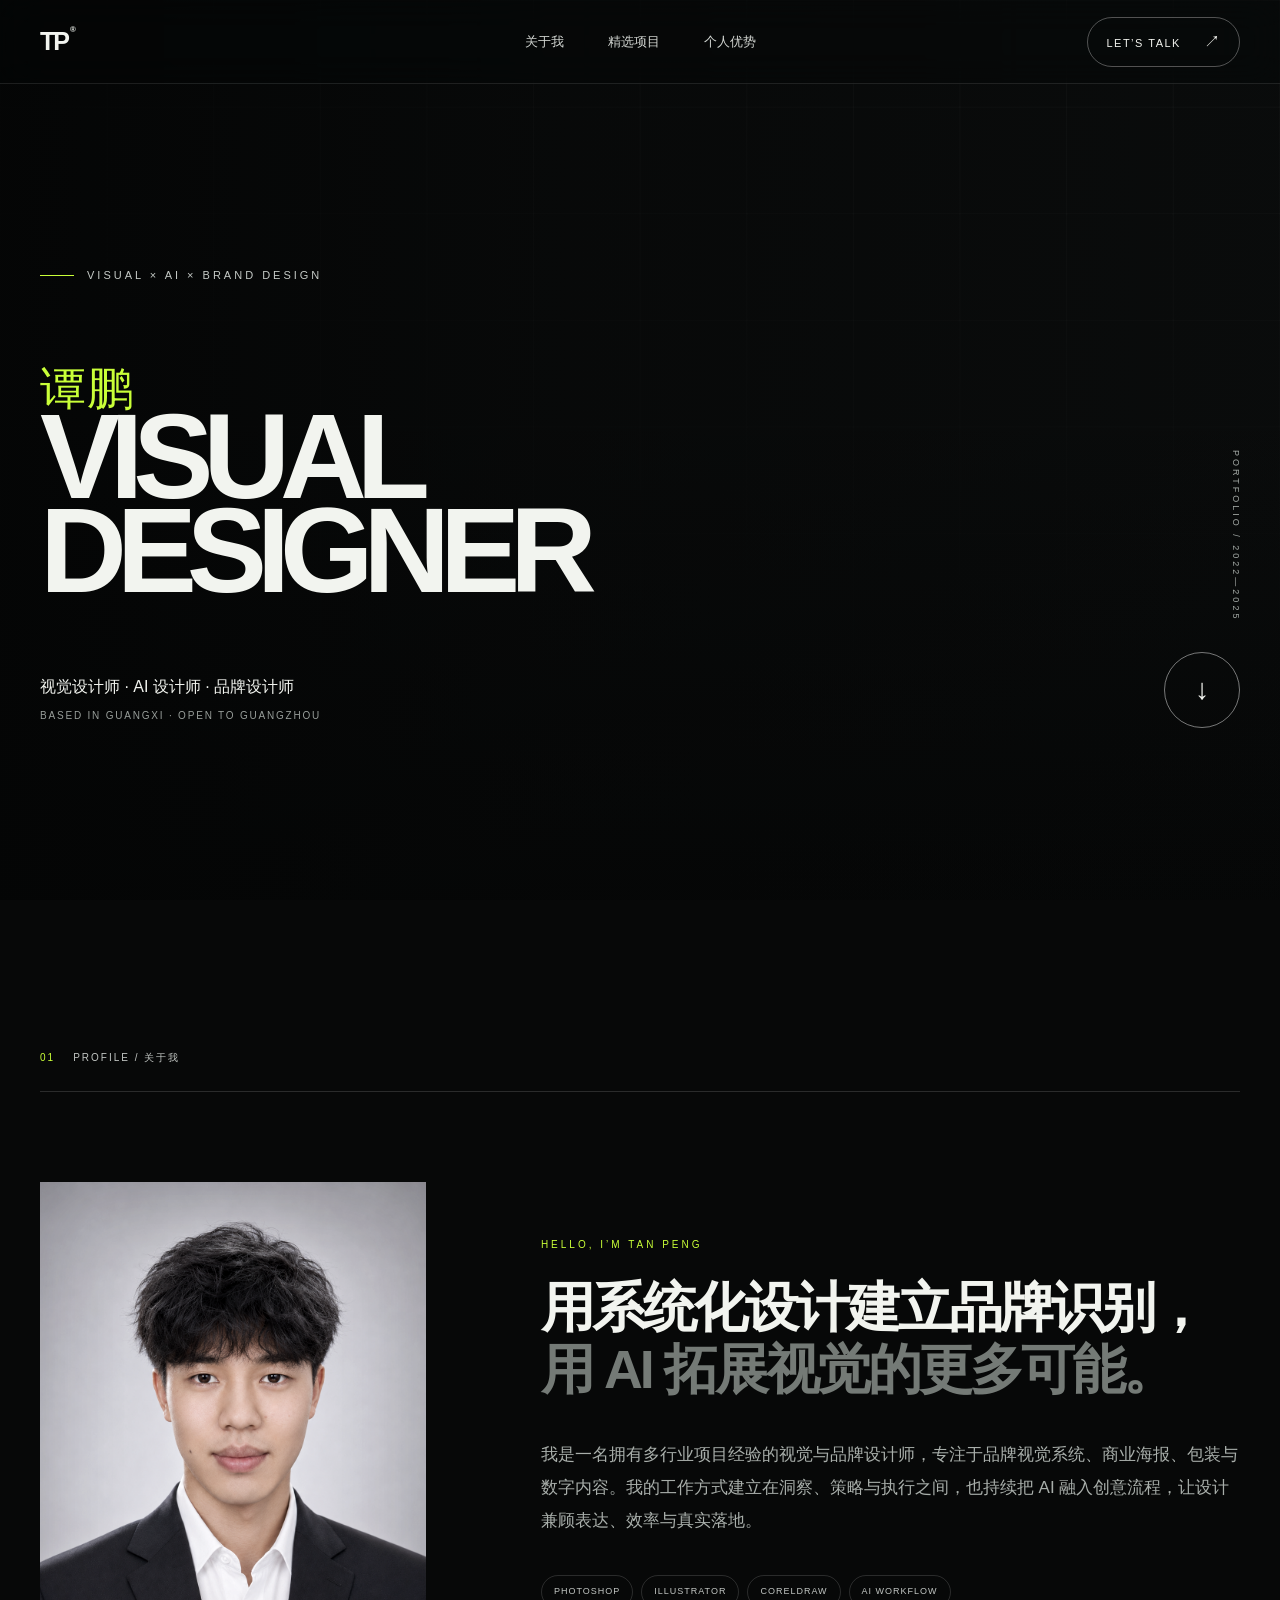
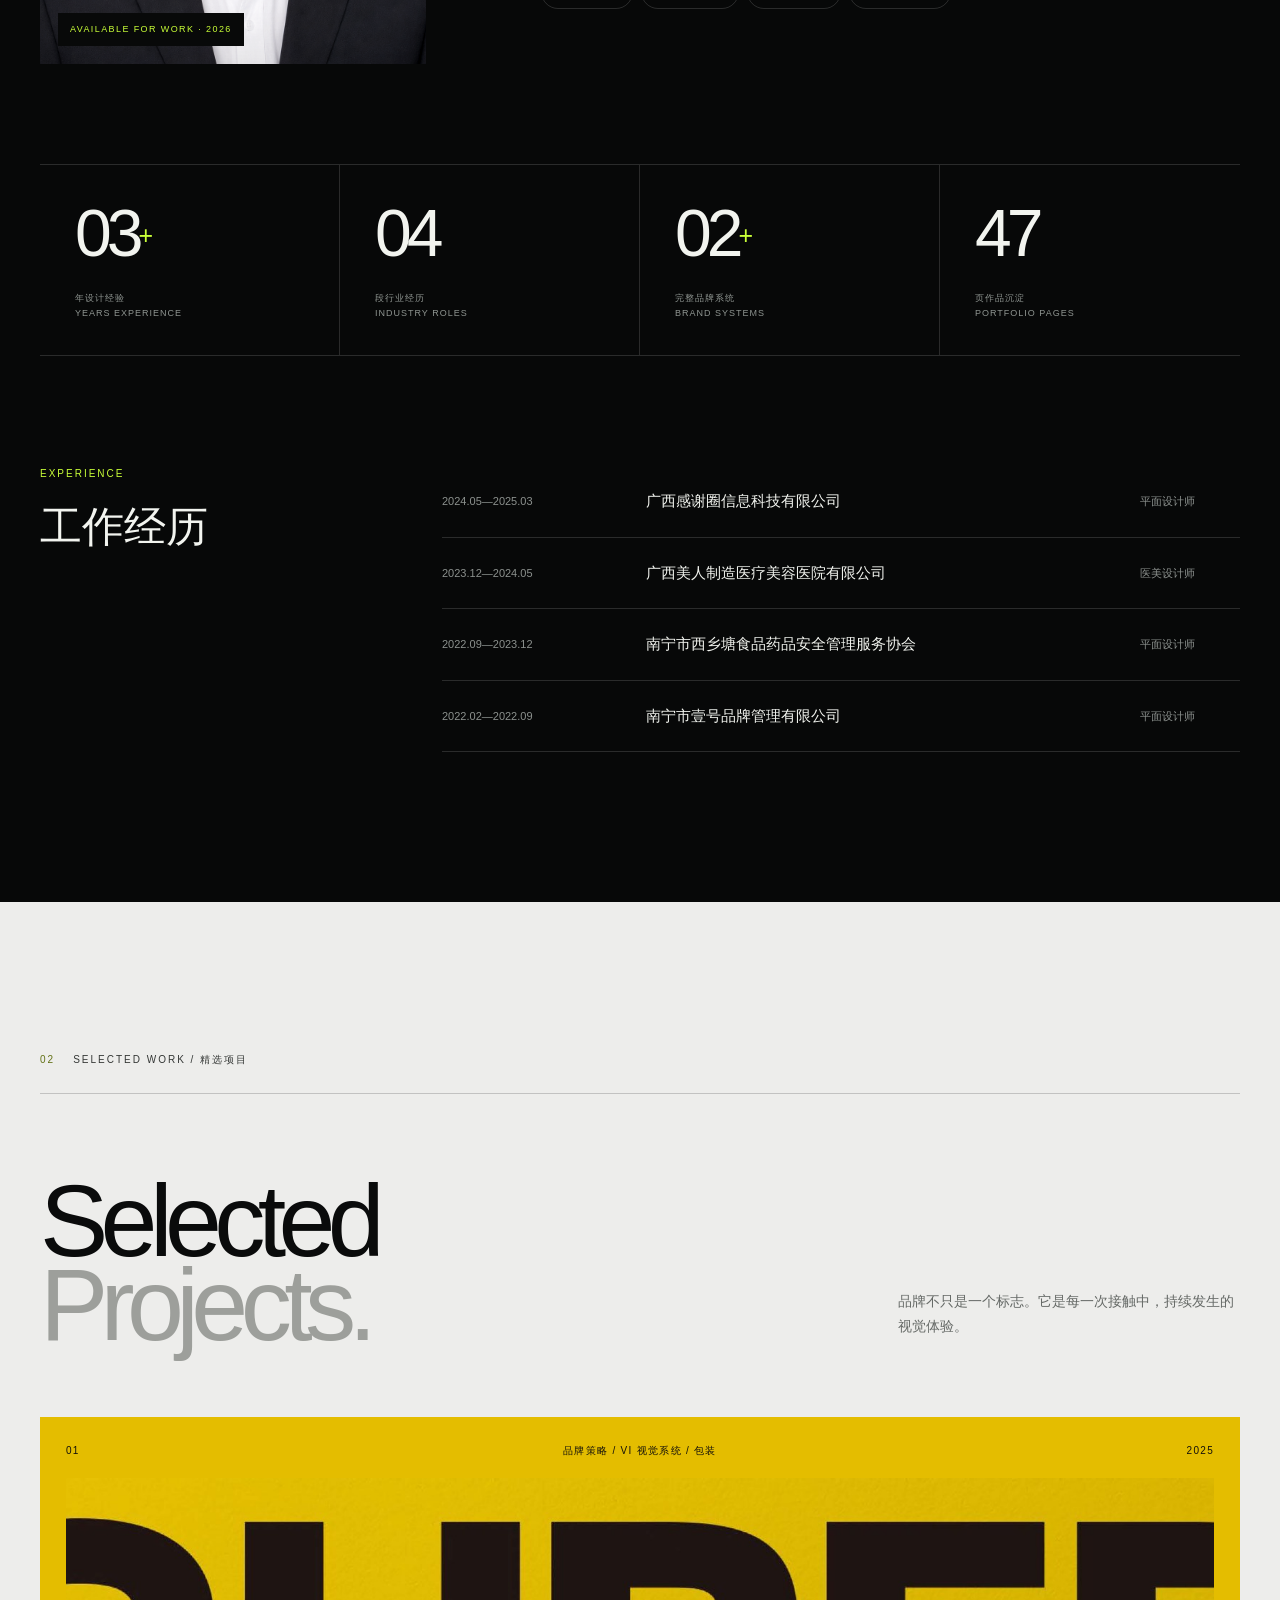
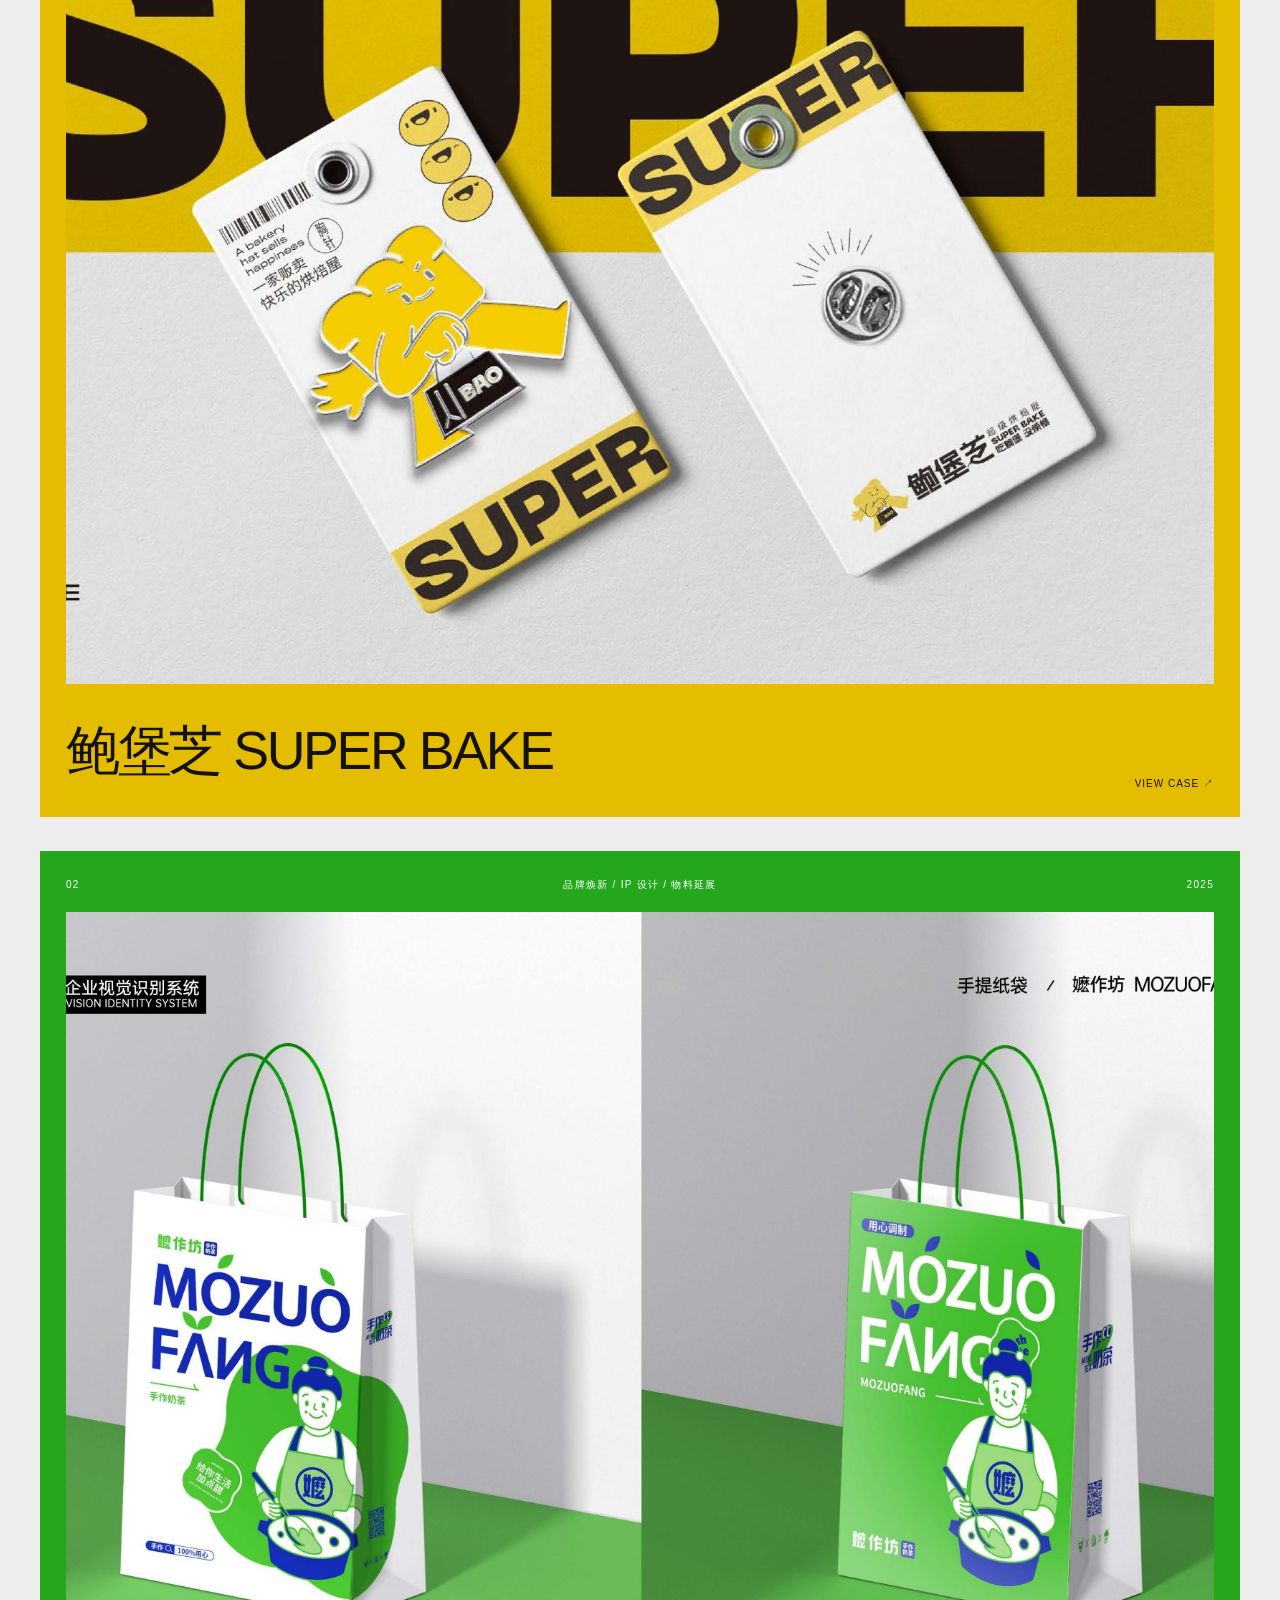
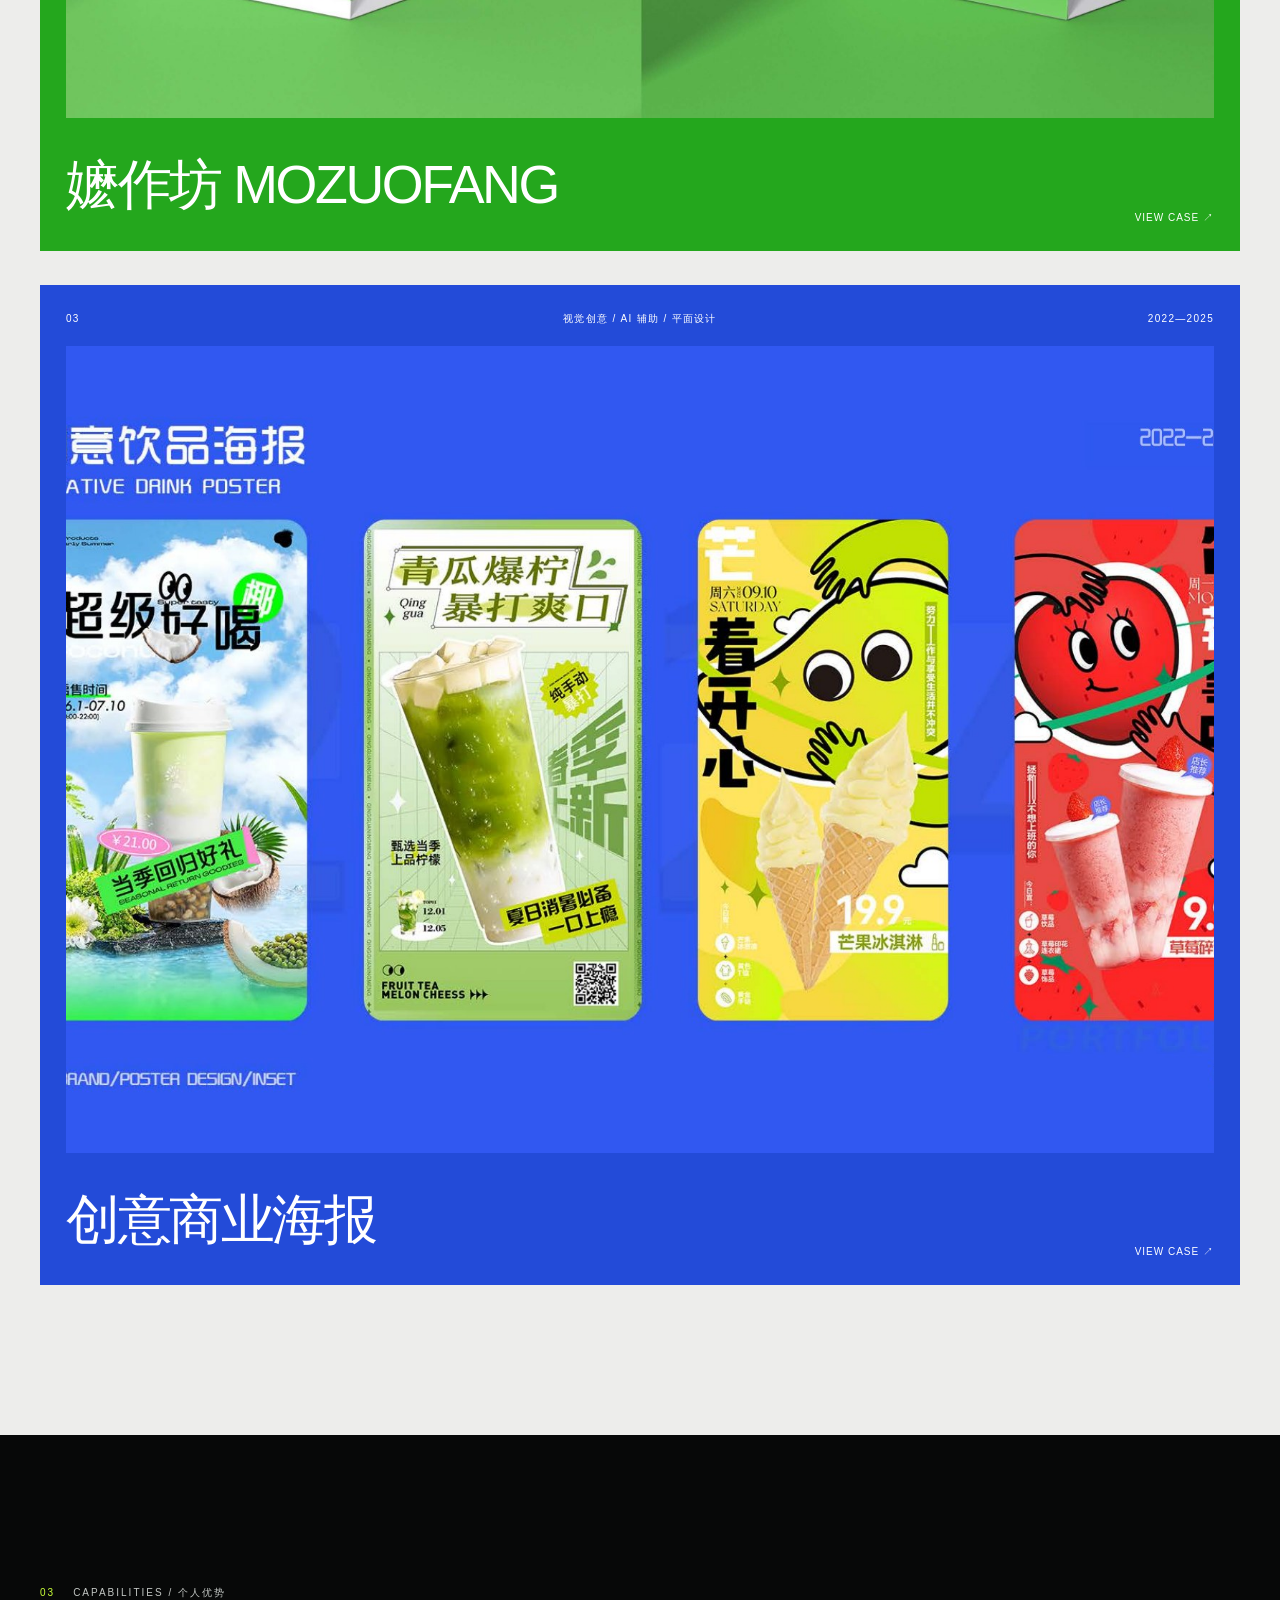
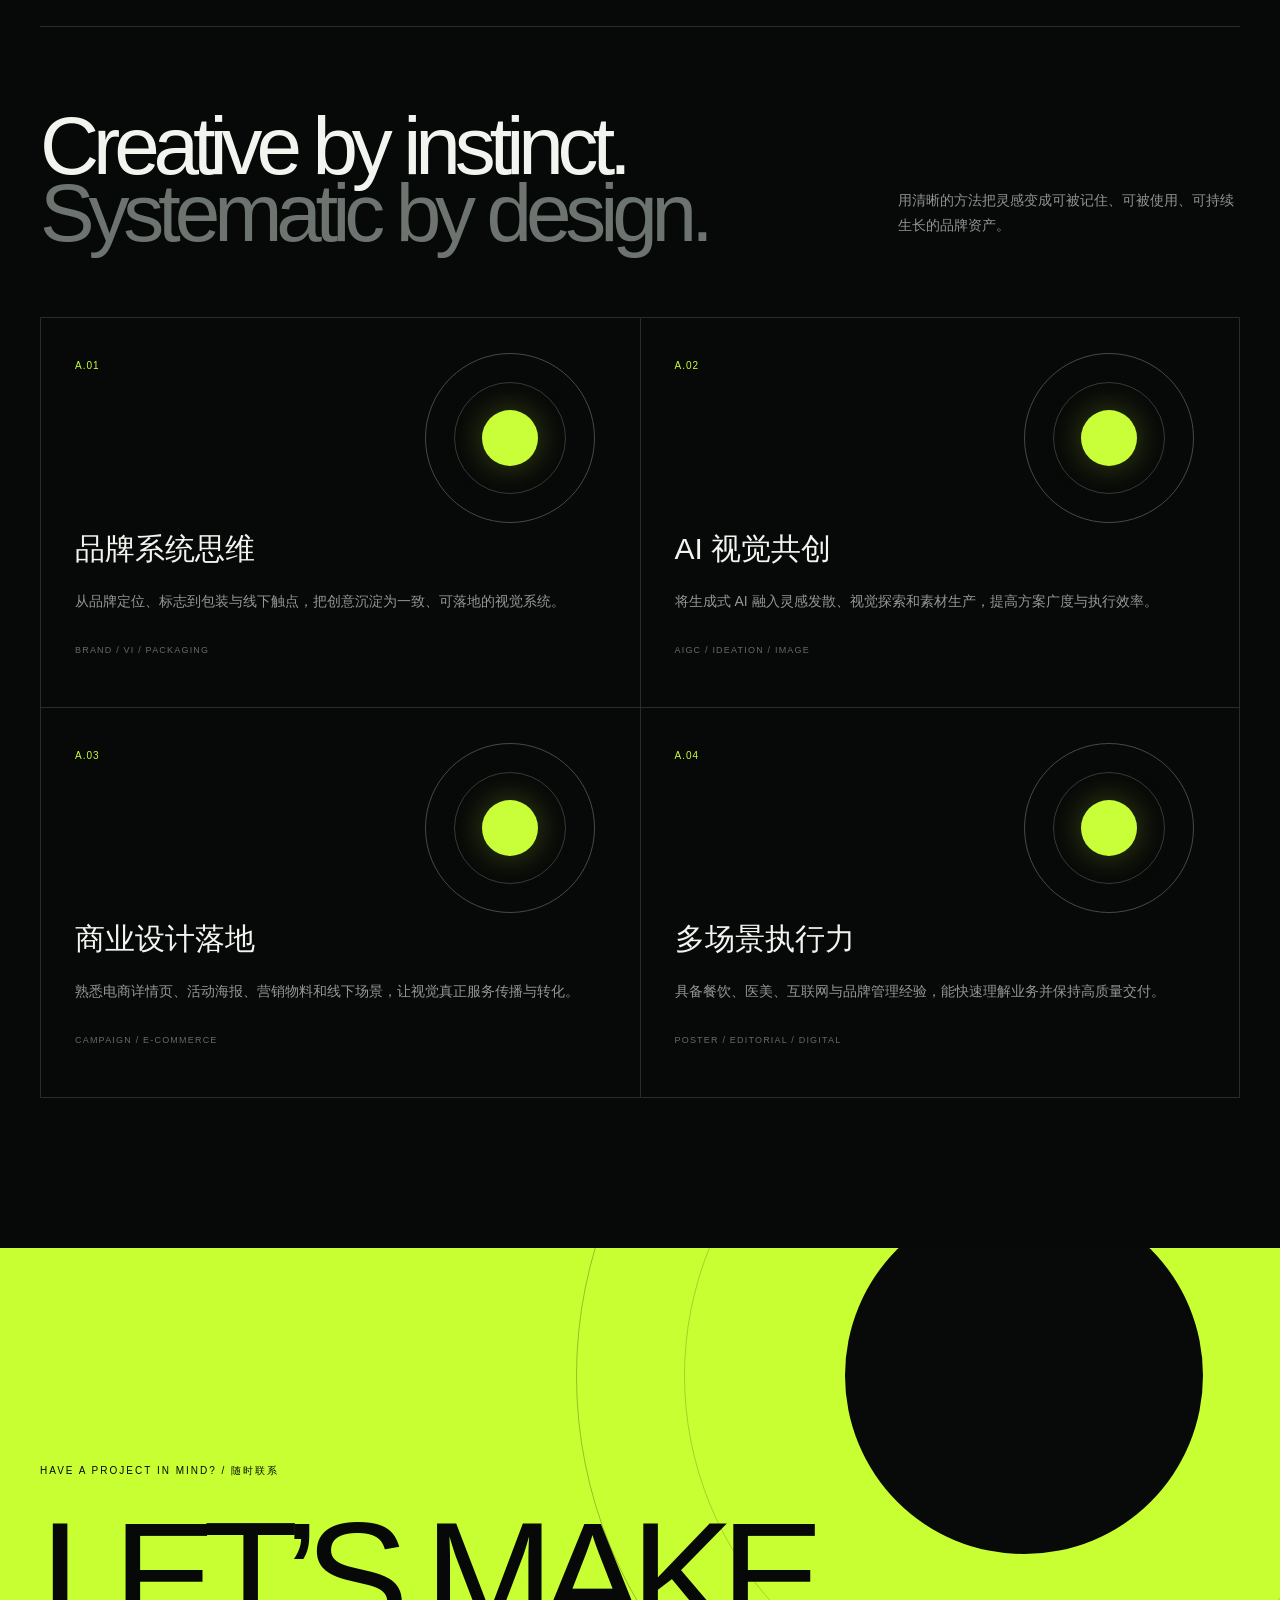
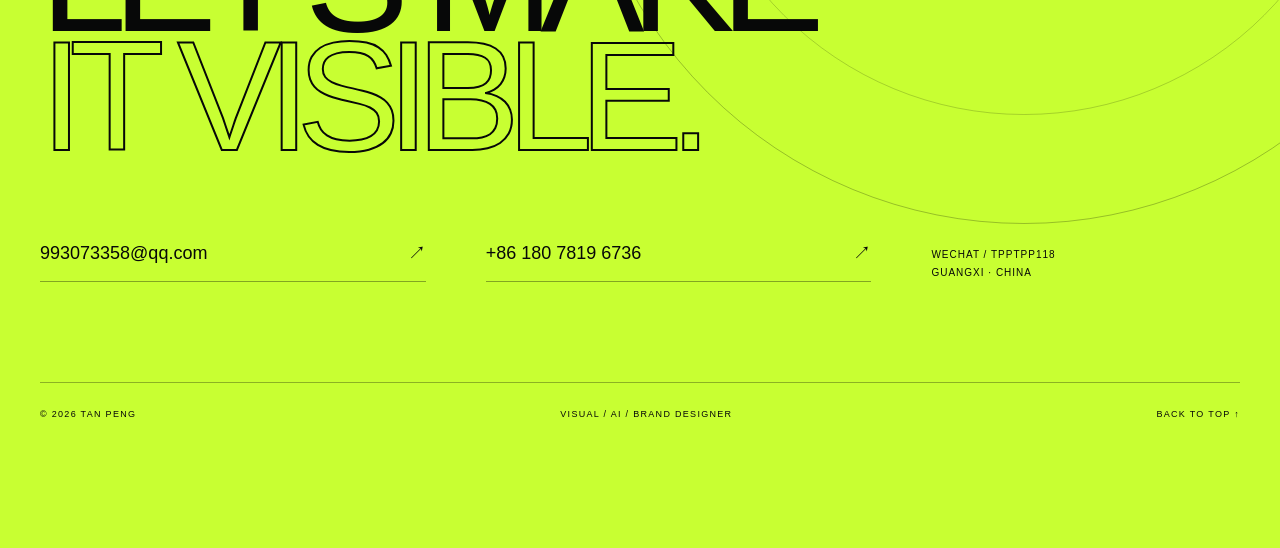
==== index.html @ 5ad0be28 "Add files via upload" ====
<!doctype html>
<html lang="zh-CN">
  <head>
    <meta charset="UTF-8" />
    <meta name="viewport" content="width=device-width, initial-scale=1.0" />
    <meta name="description" content="视觉设计师、AI设计师、品牌设计师谭鹏的个人作品集。" />
    <title>谭鹏 | Visual · AI · Brand Designer</title>
    <script type="module" crossorigin src="./assets/index-B_Tp76JS.js"></script>
    <link rel="stylesheet" crossorigin href="./assets/index-CTdsLw8N.css">
  </head>
  <body>
    <div id="root"></div>
  </body>
</html>
---- assets/index-CTdsLw8N.css ----
/*! tailwindcss v4.2.1 | MIT License | https://tailwindcss.com */
@layer theme{:root,:host{--font-sans:ui-sans-serif, system-ui, sans-serif, "Apple Color Emoji", "Segoe UI Emoji", "Segoe UI Symbol", "Noto Color Emoji";--font-mono:ui-monospace, SFMono-Regular, Menlo, Monaco, Consolas, "Liberation Mono", "Courier New", monospace;--spacing:.25rem;--default-font-family:var(--font-sans);--default-mono-font-family:var(--font-mono)}}@layer base{*,:after,:before,::backdrop{box-sizing:border-box;border:0 solid;margin:0;padding:0}::file-selector-button{box-sizing:border-box;border:0 solid;margin:0;padding:0}html,:host{-webkit-text-size-adjust:100%;tab-size:4;line-height:1.5;font-family:var(--default-font-family,ui-sans-serif, system-ui, sans-serif, "Apple Color Emoji", "Segoe UI Emoji", "Segoe UI Symbol", "Noto Color Emoji");font-feature-settings:var(--default-font-feature-settings,normal);font-variation-settings:var(--default-font-variation-settings,normal);-webkit-tap-highlight-color:transparent}hr{height:0;color:inherit;border-top-width:1px}abbr:where([title]){-webkit-text-decoration:underline dotted;text-decoration:underline dotted}h1,h2,h3,h4,h5,h6{font-size:inherit;font-weight:inherit}a{color:inherit;-webkit-text-decoration:inherit;-webkit-text-decoration:inherit;-webkit-text-decoration:inherit;-webkit-text-decoration:inherit;text-decoration:inherit}b,strong{font-weight:bolder}code,kbd,samp,pre{font-family:var(--default-mono-font-family,ui-monospace, SFMono-Regular, Menlo, Monaco, Consolas, "Liberation Mono", "Courier New", monospace);font-feature-settings:var(--default-mono-font-feature-settings,normal);font-variation-settings:var(--default-mono-font-variation-settings,normal);font-size:1em}small{font-size:80%}sub,sup{vertical-align:baseline;font-size:75%;line-height:0;position:relative}sub{bottom:-.25em}sup{top:-.5em}table{text-indent:0;border-color:inherit;border-collapse:collapse}:-moz-focusring{outline:auto}progress{vertical-align:baseline}summary{display:list-item}ol,ul,menu{list-style:none}img,svg,video,canvas,audio,iframe,embed,object{vertical-align:middle;display:block}img,video{max-width:100%;height:auto}button,input,select,optgroup,textarea{font:inherit;font-feature-settings:inherit;font-variation-settings:inherit;letter-spacing:inherit;color:inherit;opacity:1;background-color:#0000;border-radius:0}::file-selector-button{font:inherit;font-feature-settings:inherit;font-variation-settings:inherit;letter-spacing:inherit;color:inherit;opacity:1;background-color:#0000;border-radius:0}:where(select:is([multiple],[size])) optgroup{font-weight:bolder}:where(select:is([multiple],[size])) optgroup option{padding-inline-start:20px}::file-selector-button{margin-inline-end:4px}::placeholder{opacity:1}@supports (not ((-webkit-appearance:-apple-pay-button))) or (contain-intrinsic-size:1px){::placeholder{color:currentColor}@supports (color:color-mix(in lab, red, red)){::placeholder{color:color-mix(in oklab, currentcolor 50%, transparent)}}}textarea{resize:vertical}::-webkit-search-decoration{-webkit-appearance:none}::-webkit-date-and-time-value{min-height:1lh;text-align:inherit}::-webkit-datetime-edit{display:inline-flex}::-webkit-datetime-edit-fields-wrapper{padding:0}::-webkit-datetime-edit{padding-block:0}::-webkit-datetime-edit-year-field{padding-block:0}::-webkit-datetime-edit-month-field{padding-block:0}::-webkit-datetime-edit-day-field{padding-block:0}::-webkit-datetime-edit-hour-field{padding-block:0}::-webkit-datetime-edit-minute-field{padding-block:0}::-webkit-datetime-edit-second-field{padding-block:0}::-webkit-datetime-edit-millisecond-field{padding-block:0}::-webkit-datetime-edit-meridiem-field{padding-block:0}::-webkit-calendar-picker-indicator{line-height:1}:-moz-ui-invalid{box-shadow:none}button,input:where([type=button],[type=reset],[type=submit]){appearance:button}::file-selector-button{appearance:button}::-webkit-inner-spin-button{height:auto}::-webkit-outer-spin-button{height:auto}[hidden]:where(:not([hidden=until-found])){display:none!important}}@layer components;@layer utilities{.relative{position:relative}.start{inset-inline-start:var(--spacing)}.contents{display:contents}.hidden{display:none}.table{display:table}}:root{--bg:#070808;--panel:#0d0f0f;--line:#ffffff24;--muted:#969c99;--accent:#c9ff38;--max:1700px}*{box-sizing:border-box}html{scroll-behavior:smooth;background:var(--bg)}body{background:var(--bg);color:#f2f4ef;margin:0;font-family:Arial,PingFang SC,Microsoft YaHei,sans-serif;overflow-x:hidden}a{color:inherit;text-decoration:none}button{font:inherit}.max-width{width:min(calc(100% - 80px),var(--max));margin-inline:auto}.section{padding:150px 0}.reveal{opacity:0;transition:opacity .8s,transform .8s cubic-bezier(.2,.75,.25,1);transform:translateY(34px)}.reveal.is-visible{opacity:1;transform:none}.nav-shell{z-index:50;height:84px;padding:0 max(40px,calc((100vw - var(--max))/2));-webkit-backdrop-filter:blur(18px);backdrop-filter:blur(18px);background:#05060659;border-bottom:1px solid #ffffff1a;grid-template-columns:1fr auto 1fr;align-items:center;display:grid;position:fixed;inset:0 0 auto}.wordmark{letter-spacing:-2px;align-items:flex-start;width:max-content;font-size:25px;font-weight:900;display:flex}.wordmark i{margin:1px 0 0 2px;font-size:8px;font-style:normal}.nav-links{color:#d4d7d3;gap:44px;font-size:13px;display:flex}.nav-links a{position:relative}.nav-links a:after{content:"";background:var(--accent);width:0;height:1px;transition:all .3s;position:absolute;bottom:-8px;left:0}.nav-links a:hover:after{width:100%}.contact-pill{letter-spacing:1.5px;border:1px solid #ffffff4d;border-radius:50px;justify-self:end;padding:12px 18px;font-size:11px;transition:all .3s}.contact-pill:hover{background:var(--accent);color:#080909;border-color:var(--accent)}.contact-pill span{margin-left:18px;font-size:16px}.menu-button{color:#fff;background:0 0;border:0;font-size:22px;display:none}.hero{background:#0b0d0d;min-height:100vh;position:relative;overflow:hidden}.hero-showreel{position:absolute;inset:0}.hero-showreel img{object-fit:cover;filter:grayscale()contrast(1.2)brightness(.35);opacity:0;width:110%;height:110%;animation:18s infinite showreel;position:absolute;inset:-5%}@keyframes showreel{0%,2%{opacity:0;transform:scale(1.06)}8%,31%{opacity:.75}38%,to{opacity:0;transform:scale(1)}}.hero-grid{background-image:linear-gradient(#ffffff0b 1px,#0000 1px),linear-gradient(90deg,#ffffff0b 1px,#0000 1px);background-size:8.33vw 8.33vw;position:absolute;inset:0;-webkit-mask-image:linear-gradient(#000,#0000 85%);mask-image:linear-gradient(#000,#0000 85%)}.hero-shade{background:linear-gradient(90deg,#040505f0 0%,#05060694 43%,#05060638),linear-gradient(#0000 45%,#040505b8);position:absolute;inset:0}.hero-content{z-index:2;flex-direction:column;justify-content:center;min-height:100vh;padding-top:150px;padding-bottom:55px;display:flex;position:relative}.hero-kicker{letter-spacing:3px;color:#c6cbc7;align-items:center;gap:13px;margin-bottom:32px;font-size:11px;display:flex}.hero-kicker span{background:var(--accent);width:34px;height:1px}.hero h1{letter-spacing:-.085em;margin:0;font-size:clamp(88px,9.4vw,180px);font-weight:800;line-height:.78}.hero h1 span{letter-spacing:.02em;color:var(--accent);font-size:.38em;font-weight:500}.hero-bottom{justify-content:space-between;align-items:flex-end;margin-top:54px;display:flex}.hero-bottom p{margin:0;font-size:16px;line-height:1.7}.hero-bottom small{color:#989e9a;letter-spacing:1.8px;font-size:10px}.round-arrow{border:1px solid #ffffff73;border-radius:50%;place-items:center;width:76px;height:76px;font-size:29px;transition:all .35s;display:grid}.round-arrow:hover{background:var(--accent);color:#080909;border-color:var(--accent);transform:rotate(-45deg)}.hero-index{z-index:3;writing-mode:vertical-rl;letter-spacing:3px;color:#a4aaa6;font-size:9px;position:absolute;top:50%;right:38px}.section-label{border-bottom:1px solid var(--line);color:#c2c6c3;letter-spacing:2px;gap:18px;padding-bottom:26px;font-size:10px;display:flex}.section-label span{color:var(--accent)}.about-grid{grid-template-columns:minmax(330px,.8fr) 1.45fr;gap:9vw;padding:90px 0 100px;display:grid}.portrait-wrap{aspect-ratio:4/5;background:#c5c7ca;max-width:520px;position:relative;overflow:hidden}.portrait-wrap:after{content:"";position:absolute;inset:0;box-shadow:inset 0 0 90px #00000029}.portrait-wrap img{object-fit:cover;object-position:center 18%;filter:saturate(.62)contrast(1.07);width:100%;height:100%}.portrait-tag{z-index:2;color:var(--accent);letter-spacing:1.4px;background:#080909;padding:10px 12px;font-size:9px;position:absolute;bottom:18px;left:18px}.about-copy{align-self:center}.eyebrow{color:var(--accent);letter-spacing:3px;font-size:10px}.about-copy h2{letter-spacing:-.055em;margin:25px 0 38px;font-size:clamp(38px,4.2vw,72px);font-weight:600;line-height:1.14}.about-copy h2 em,.work-heading h2 em,.strength-heading h2 em,.contact h2 em{color:#747a76;font-style:normal}.intro{color:#a8aeaa;max-width:790px;margin:0;font-size:17px;line-height:1.95}.tool-row{flex-wrap:wrap;gap:8px;margin-top:38px;display:flex}.tool-row span{border:1px solid var(--line);color:#c2c6c3;letter-spacing:1px;border-radius:30px;padding:9px 12px;font-size:9px}.stats{border-top:1px solid var(--line);border-bottom:1px solid var(--line);grid-template-columns:repeat(4,1fr);display:grid}.stats div{border-right:1px solid var(--line);flex-direction:column;justify-content:space-between;min-height:190px;padding:35px;display:flex}.stats div:last-child{border:0}.stats strong{letter-spacing:-5px;font-size:66px;font-weight:500;line-height:1}.stats sup{color:var(--accent);font-size:25px}.stats span{color:#8f9591;letter-spacing:1px;font-size:9px;line-height:1.6}.experience{grid-template-columns:.6fr 1.4fr;gap:60px;padding-top:110px;display:grid}.experience-heading p{color:var(--accent);letter-spacing:2px;margin:0;font-size:10px}.experience-heading h3{margin:14px 0;font-size:42px;font-weight:500}.experience-row{border-bottom:1px solid var(--line);grid-template-columns:180px 1fr 100px;align-items:center;gap:24px;padding:24px 0;display:grid}.experience-row time,.experience-row span{color:#8c918e;font-size:11px}.experience-row strong{font-size:15px;font-weight:500}.work{color:#0a0b0b;background:#ededeb}.work .section-label{color:#343735;border-color:#0000002e}.work .section-label span{color:#637216}.work-heading,.strength-heading{grid-template-columns:1.4fr .6fr;align-items:end;gap:60px;padding:85px 0 70px;display:grid}.work-heading h2,.strength-heading h2{letter-spacing:-.075em;margin:0;font-size:clamp(66px,8vw,140px);line-height:.82}.work-heading h2 em{color:#9d9f9b}.work-heading p,.strength-heading p{color:#666a67;max-width:480px;margin:0 0 8px;font-size:14px;line-height:1.8}.project-list{flex-direction:column;gap:34px;display:flex}.project-card{color:#fff;padding:26px;overflow:hidden}.project-trigger{width:100%;color:inherit;text-align:left;cursor:pointer;background:0 0;border:0;padding:0;display:block}.project-trigger:focus-visible{outline-offset:6px;outline:3px solid #080909}.project-card.yellow{color:#15120b;background:#e4bd00}.project-card.green{background:#24a71d}.project-card.blue{background:#234bd8}.project-meta{letter-spacing:1.3px;grid-template-columns:1fr auto 1fr;align-items:center;padding-bottom:20px;font-size:10px;display:grid}.project-meta p{margin:0}.project-meta time{justify-self:end}.project-visual{background:#111;height:min(63vw,810px);position:relative;overflow:hidden}.project-cover{object-fit:cover;width:100%;height:100%;transition:transform 1s cubic-bezier(.2,.7,.2,1),filter .5s}.project-detail{opacity:0;width:33%;transition:all .6s;position:absolute;bottom:5%;right:5%;transform:rotate(2deg)translateY(30px);box-shadow:0 24px 80px #00000059}.project-card:hover .project-cover{filter:saturate(1.12);transform:scale(1.025)}.project-card:hover .project-detail{opacity:1;transform:rotate(0)translateY(0)}.project-title{justify-content:space-between;align-items:end;padding-top:26px;display:flex}.project-title h3{letter-spacing:-.045em;margin:0;font-size:clamp(28px,4.2vw,72px)}.project-title span{letter-spacing:1px;font-size:10px}.project-title span:before{content:"OPEN PROJECT";display:none}.case-overlay{z-index:100;color:#eef0ed;overscroll-behavior:contain;background:#0b0c0c;animation:.45s cubic-bezier(.2,.75,.25,1) caseIn;position:fixed;inset:0;overflow-y:auto}@keyframes caseIn{0%{opacity:0;transform:translateY(22px)}to{opacity:1;transform:none}}.case-overlay.yellow{--case-accent:#f5ce00}.case-overlay.green{--case-accent:#43ca35}.case-overlay.blue{--case-accent:#5476ff}.case-topbar{z-index:4;height:76px;padding:0 max(40px,calc((100vw - var(--max))/2));border-bottom:1px solid var(--line);-webkit-backdrop-filter:blur(18px);backdrop-filter:blur(18px);letter-spacing:1.8px;background:#080909d1;justify-content:space-between;align-items:center;font-size:9px;display:flex;position:sticky;top:0}.case-topbar button{color:#fff;letter-spacing:1.8px;cursor:pointer;background:0 0;border:0;align-items:center;gap:20px;padding:8px 0 8px 18px;font-size:9px;display:flex}.case-topbar b{border:1px solid #ffffff59;border-radius:50%;place-items:center;width:35px;height:35px;font-size:18px;font-weight:400;transition:all .25s;display:grid}.case-topbar button:hover b{background:var(--case-accent);color:#070808;border-color:var(--case-accent);transform:rotate(90deg)}.case-shell{width:min(calc(100% - 80px),var(--max));margin:auto;padding:90px 0 50px}.case-header{grid-template-columns:.25fr 1.75fr;align-items:end;padding-bottom:70px;display:grid}.case-number{border:1px solid var(--case-accent);width:62px;height:62px;color:var(--case-accent);border-radius:50%;align-self:start;place-items:center;font-size:12px;display:grid}.case-header p{color:var(--case-accent);letter-spacing:2px;margin:0 0 22px;font-size:10px}.case-header h2{letter-spacing:-.075em;max-width:1300px;margin:0;font-size:clamp(64px,8vw,144px);line-height:.88}.case-hero{margin:0}.case-hero img{object-fit:cover;width:100%;max-height:900px;display:block}.case-hero figcaption,.case-gallery figcaption{color:#737975;letter-spacing:1.5px;padding-top:12px;font-size:8px}.case-intro{border-bottom:1px solid var(--line);grid-template-columns:1.35fr .65fr;gap:10vw;padding:110px 8vw;display:grid}.case-lead{letter-spacing:-.04em;margin:0;font-size:clamp(28px,3.2vw,54px);line-height:1.3}.case-role{align-self:end}.case-role span,.case-thinking article>span{color:var(--case-accent);letter-spacing:1.5px;font-size:9px}.case-role p{color:#a4aaa6;margin:20px 0 0;font-size:13px;line-height:1.8}.case-thinking{background:var(--line);border-bottom:1px solid var(--line);grid-template-columns:1fr 1fr;gap:1px;display:grid}.case-thinking article{background:#0b0c0c;padding:80px 7vw}.case-thinking h3{margin:55px 0 18px;font-size:34px;font-weight:500}.case-thinking p{color:#969c98;max-width:580px;margin:0;font-size:14px;line-height:1.9}.case-gallery{grid-template-columns:1fr 1fr;gap:34px;padding:100px 0;display:grid}.case-gallery figure{margin:0}.case-gallery figure.wide{grid-column:1/-1}.case-gallery img{object-fit:cover;background:#171919;width:100%;height:100%;max-height:800px;display:block}.next-case{border:0;border-top:1px solid var(--line);border-bottom:1px solid var(--line);color:#fff;text-align:left;cursor:pointer;background:0 0;grid-template-columns:1fr 2fr auto;align-items:center;gap:40px;width:100%;padding:55px 0;display:grid;position:relative}.next-case span{color:var(--case-accent);letter-spacing:1.5px;font-size:9px}.next-case strong{letter-spacing:-.045em;font-size:clamp(32px,4vw,70px);transition:all .3s}.next-case b{font-size:42px;font-weight:400;transition:all .3s}.next-case:hover strong{color:var(--case-accent);transform:translate(12px)}.next-case:hover b{color:var(--case-accent);transform:rotate(45deg)}.strength-heading h2{font-size:clamp(54px,6.4vw,112px)}.strength-heading h2 em{color:#6d736f}.strength-heading p{color:#8e9490}.strength-grid{border-top:1px solid var(--line);border-left:1px solid var(--line);grid-template-columns:repeat(2,1fr);display:grid}.strength-card{border-right:1px solid var(--line);border-bottom:1px solid var(--line);min-height:390px;padding:34px;position:relative;overflow:hidden}.strength-card>span{color:var(--accent);letter-spacing:1px;font-size:10px}.strength-card h3{margin:150px 0 18px;font-size:30px;font-weight:500}.strength-card p{color:#929894;max-width:510px;margin:0;font-size:14px;line-height:1.8}.strength-card small{color:#666b68;letter-spacing:1.2px;margin-top:30px;font-size:9px;display:block}.capability-orb{border:1px solid #454a47;border-radius:50%;width:170px;height:170px;transition:all .5s;position:absolute;top:35px;right:45px}.capability-orb:before,.capability-orb:after{content:"";border:1px solid #343936;border-radius:50%;position:absolute;inset:28px}.capability-orb:after{background:var(--accent);border:0;inset:56px;box-shadow:0 0 35px #c9ff3847}.strength-card:hover .capability-orb{border-color:var(--accent);transform:scale(1.1)rotate(45deg)}.contact{color:#070808;background:#c8ff32;align-items:center;min-height:100vh;display:flex;position:relative;overflow:hidden}.contact-orb{border:1px solid #00000040;border-radius:50%;width:70vw;height:70vw;position:absolute;top:-25vw;right:-15vw}.contact-orb:before,.contact-orb:after{content:"";border:1px solid #0000002e;border-radius:50%;position:absolute;inset:12%}.contact-orb:after{background:#080909;border:0;inset:30%}.contact-inner{z-index:2;padding:120px 0 30px;position:relative}.contact-kicker{letter-spacing:2px;margin:0 0 40px;font-size:10px}.contact h2{letter-spacing:-.09em;margin:0;font-size:clamp(90px,12.2vw,220px);line-height:.76}.contact h2 em{color:#070808;-webkit-text-stroke:2px #070808;-webkit-text-fill-color:transparent}.contact-info{grid-template-columns:1fr 1fr .8fr;align-items:end;gap:60px;margin:85px 0 100px;display:grid}.contact-info a{border-bottom:1px solid #00000059;justify-content:space-between;padding-bottom:14px;font-size:18px;display:flex}.contact-info p{letter-spacing:1px;margin:0;font-size:10px;line-height:1.8}.contact-bottom{letter-spacing:1.3px;border-top:1px solid #0000004d;justify-content:space-between;padding-top:25px;font-size:9px;display:flex}@media (width<=900px){.max-width{width:min(calc(100% - 38px),var(--max))}.section{padding:95px 0}.nav-shell{grid-template-columns:1fr auto auto;gap:14px;height:70px;padding:0 19px}.nav-links{background:#080909;flex-direction:column;padding:30px;display:none;position:absolute;top:70px;left:0;right:0}.nav-links.open{display:flex}.contact-pill{padding:9px 12px}.contact-pill span{margin-left:7px}.menu-button{display:block}.hero-content{padding-top:120px}.hero h1{font-size:17vw}.about-grid,.work-heading,.strength-heading,.experience{grid-template-columns:1fr;gap:45px}.portrait-wrap{max-width:100%}.stats{grid-template-columns:repeat(2,1fr)}.stats div:nth-child(2){border-right:0}.stats div{border-bottom:1px solid var(--line);min-height:150px;padding:25px}.stats strong{font-size:50px}.experience-row{grid-template-columns:1fr;gap:8px}.strength-grid{grid-template-columns:1fr}.project-card{padding:14px}.project-meta{grid-template-columns:1fr 1fr}.project-meta p{display:none}.project-visual{height:64vw}.project-detail{display:none}.project-title{align-items:start}.case-topbar{height:66px;padding:0 19px}.case-shell{width:calc(100% - 38px);padding-top:55px}.case-header{grid-template-columns:1fr;gap:40px;padding-bottom:50px}.case-header h2{font-size:15vw}.case-intro{grid-template-columns:1fr;gap:50px;padding:70px 0}.case-thinking{grid-template-columns:1fr}.case-thinking article{padding:55px 0}.case-gallery{grid-template-columns:1fr;gap:28px;padding:70px 0}.case-gallery figure.wide{grid-column:auto}.next-case{grid-template-columns:1fr auto;gap:20px}.next-case span{grid-column:1/-1}.contact-info{grid-template-columns:1fr;gap:30px;margin:60px 0}.contact-bottom{flex-wrap:wrap;gap:20px}}@media (prefers-reduced-motion:reduce){html{scroll-behavior:auto}.reveal{opacity:1;transform:none}.hero-showreel img{animation:none}.hero-showreel img:first-child{opacity:.65}}
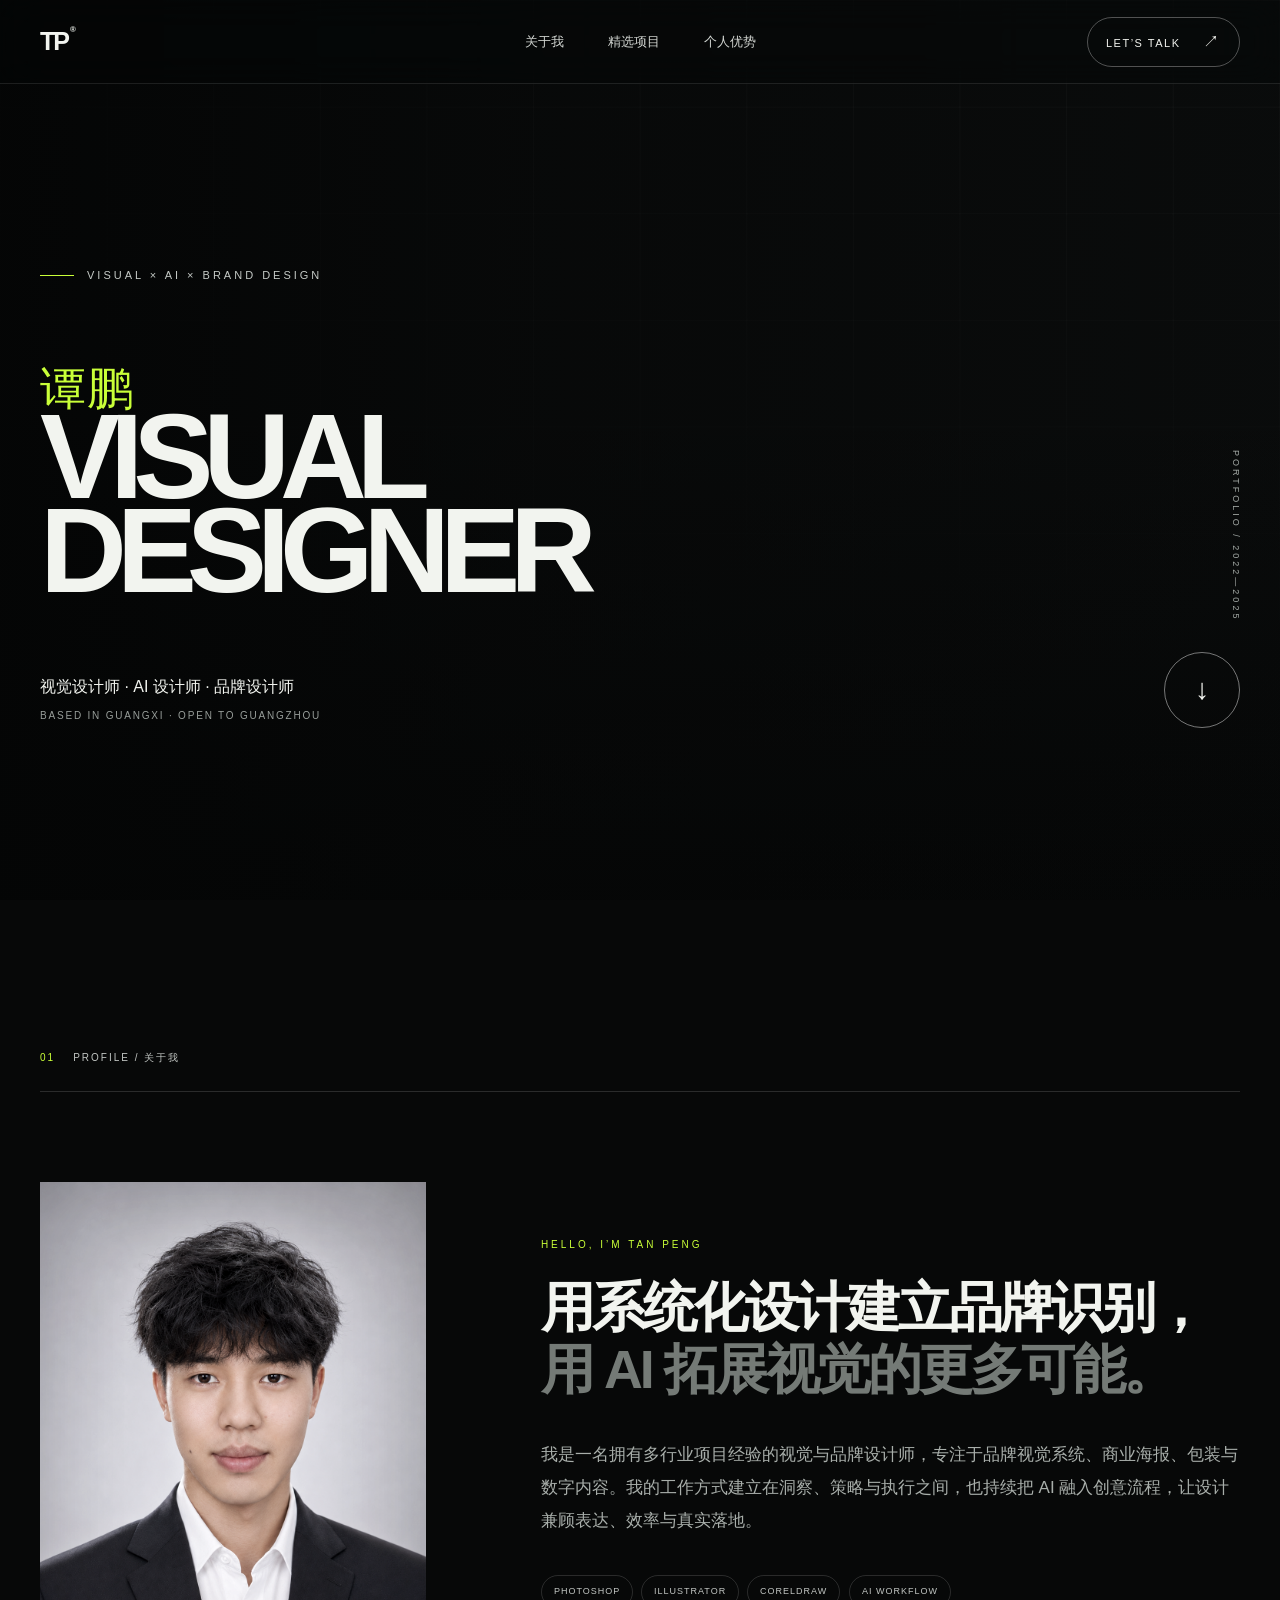
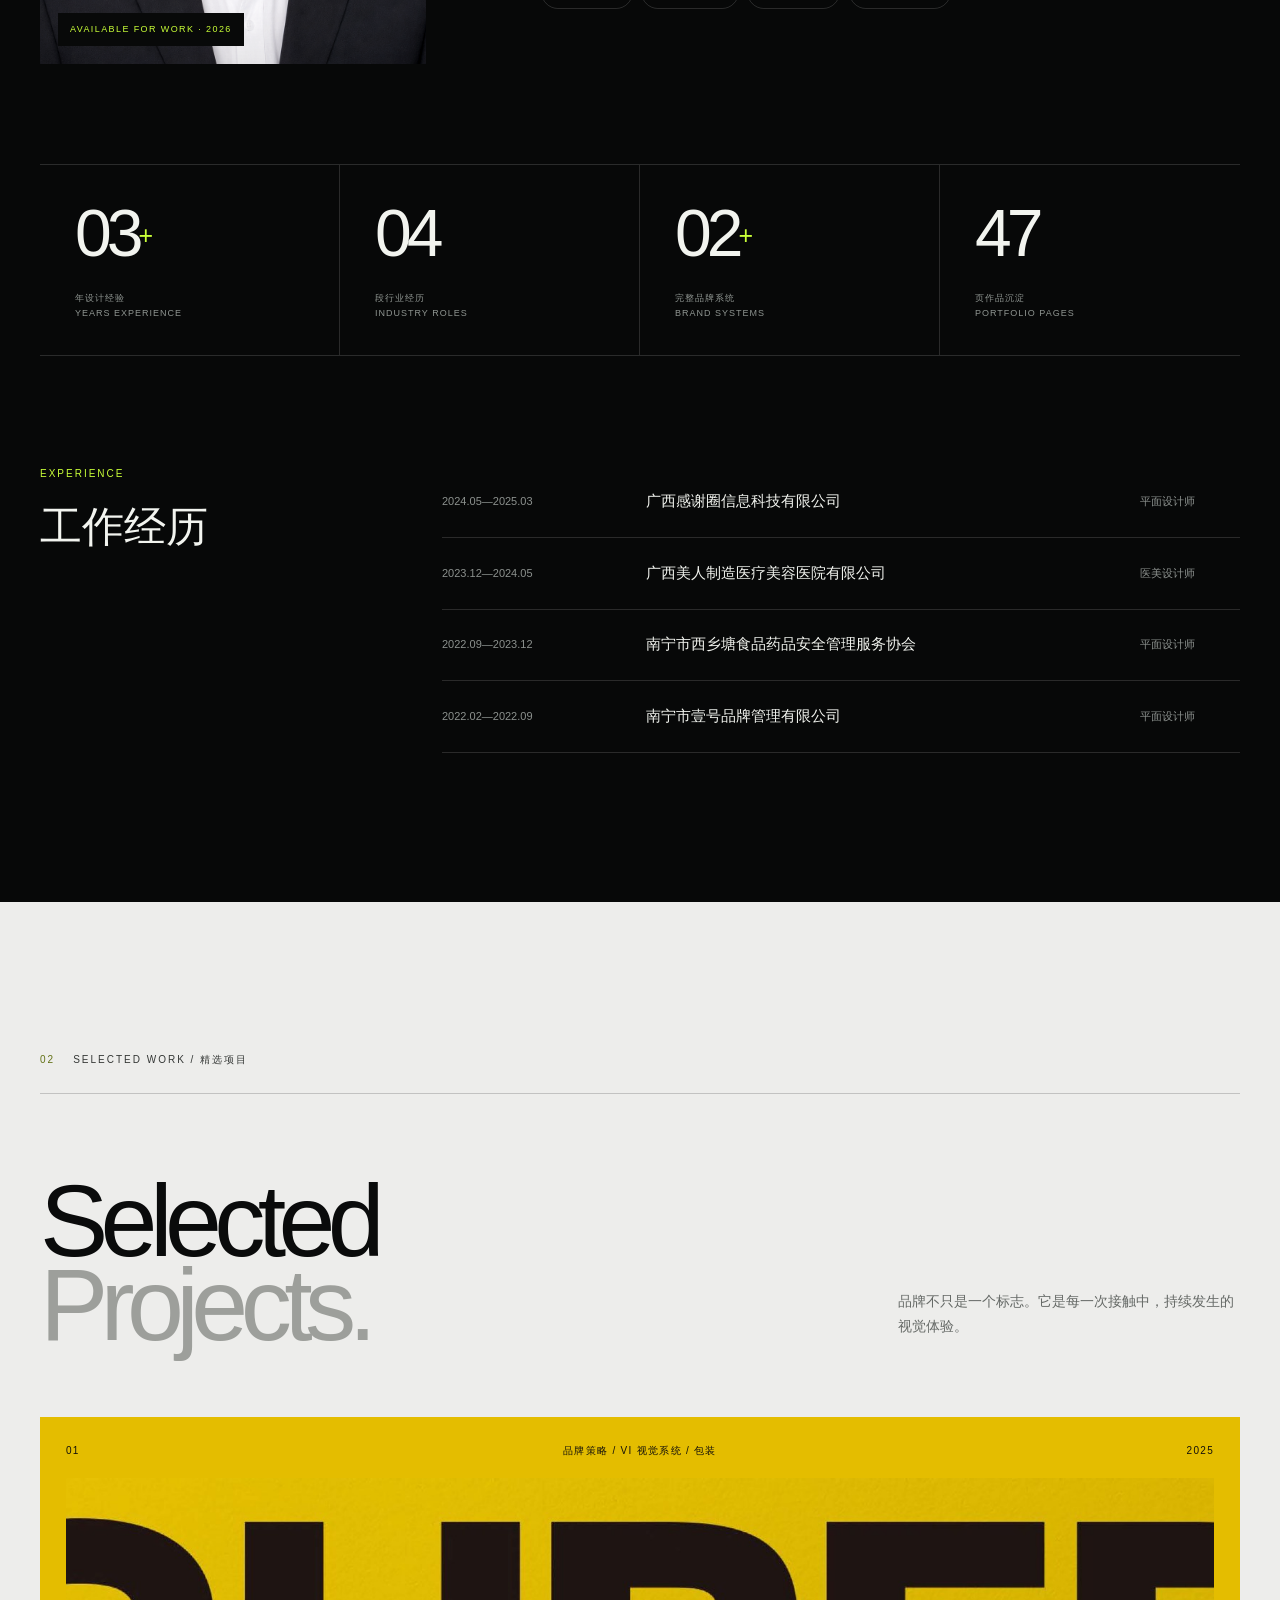
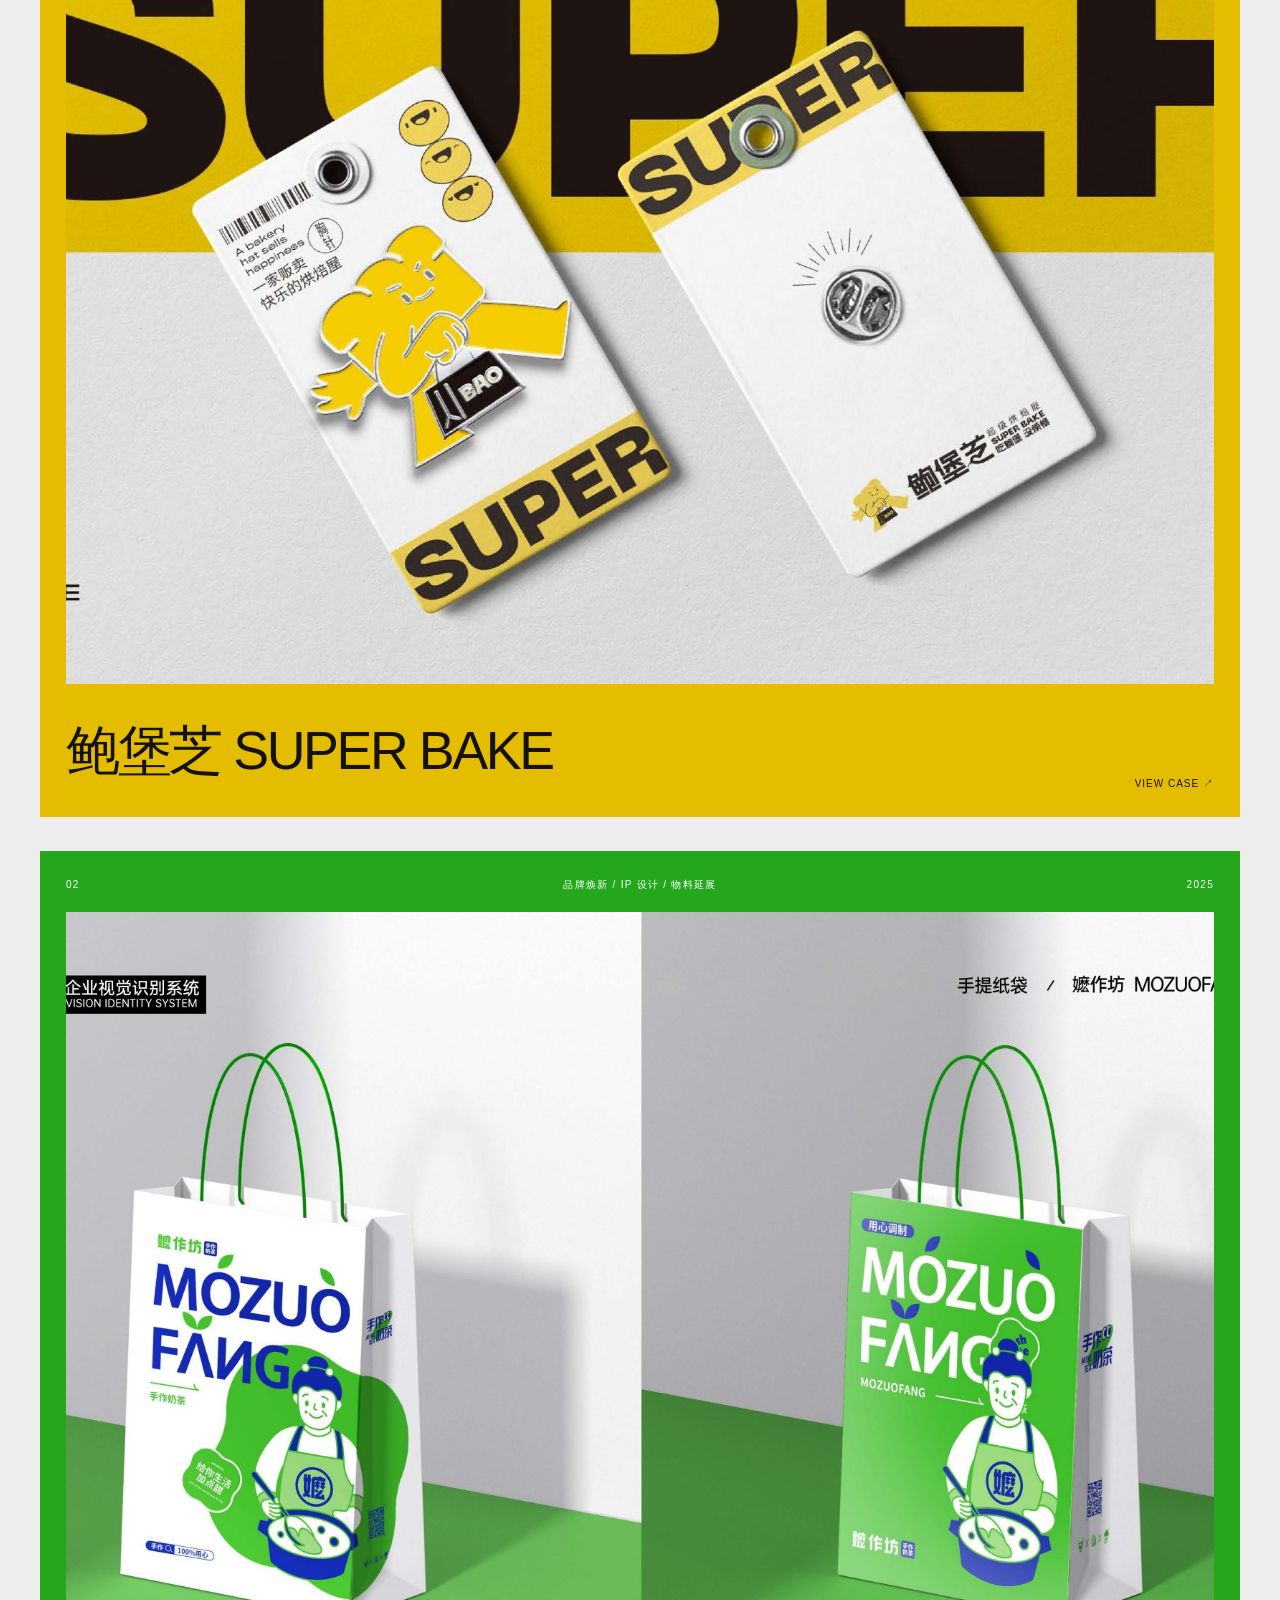
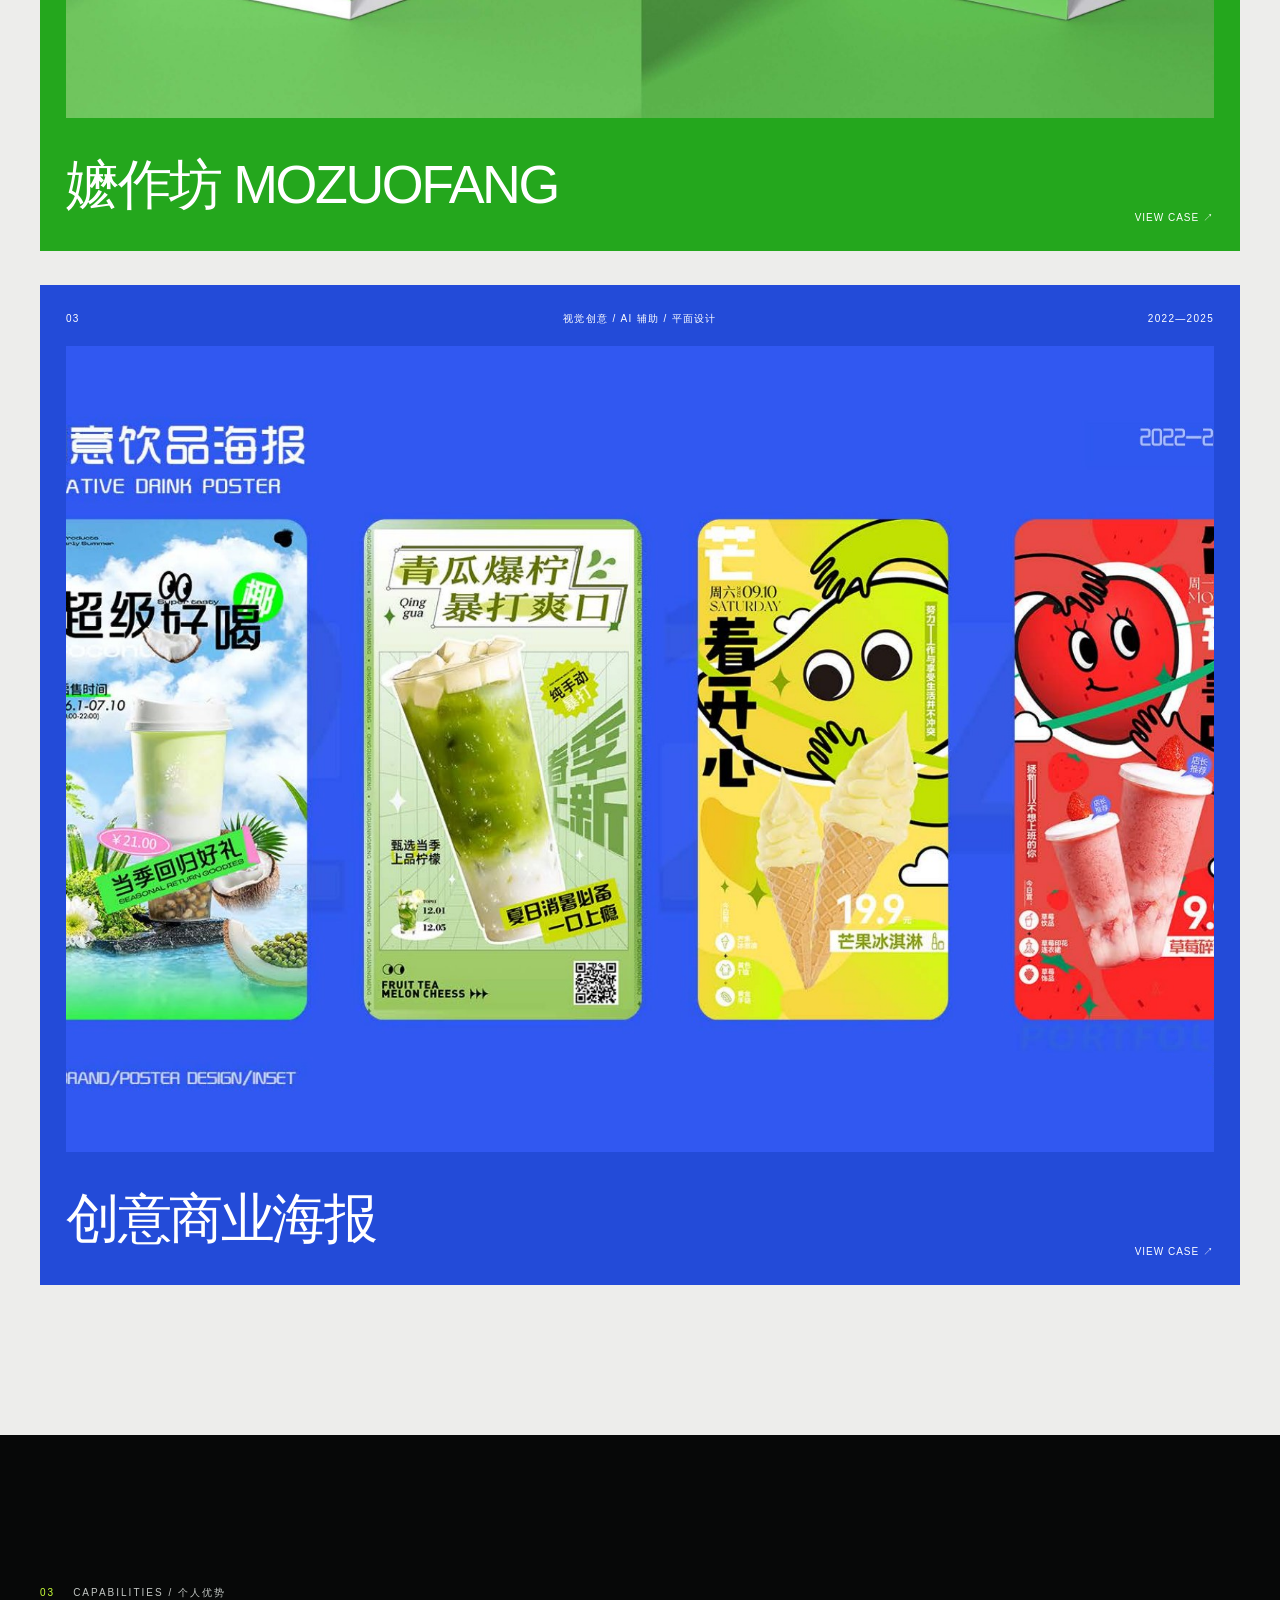
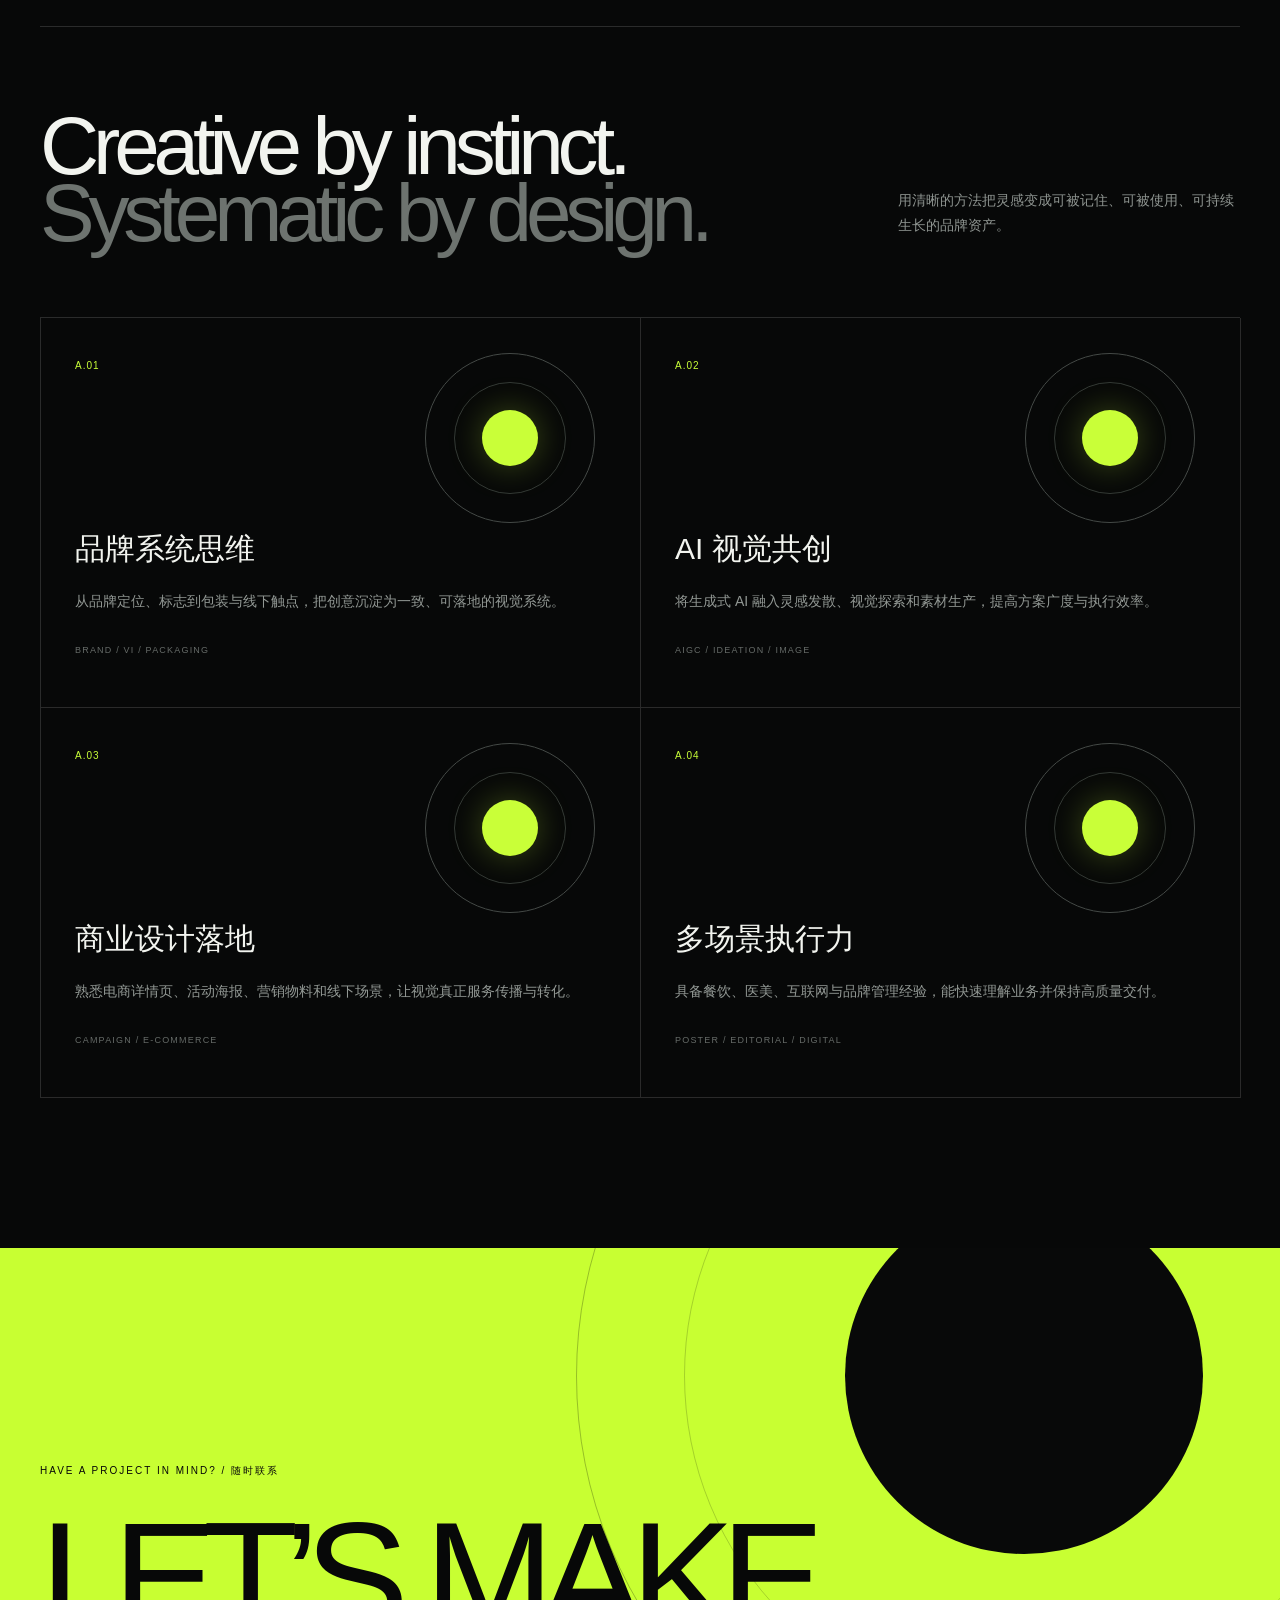
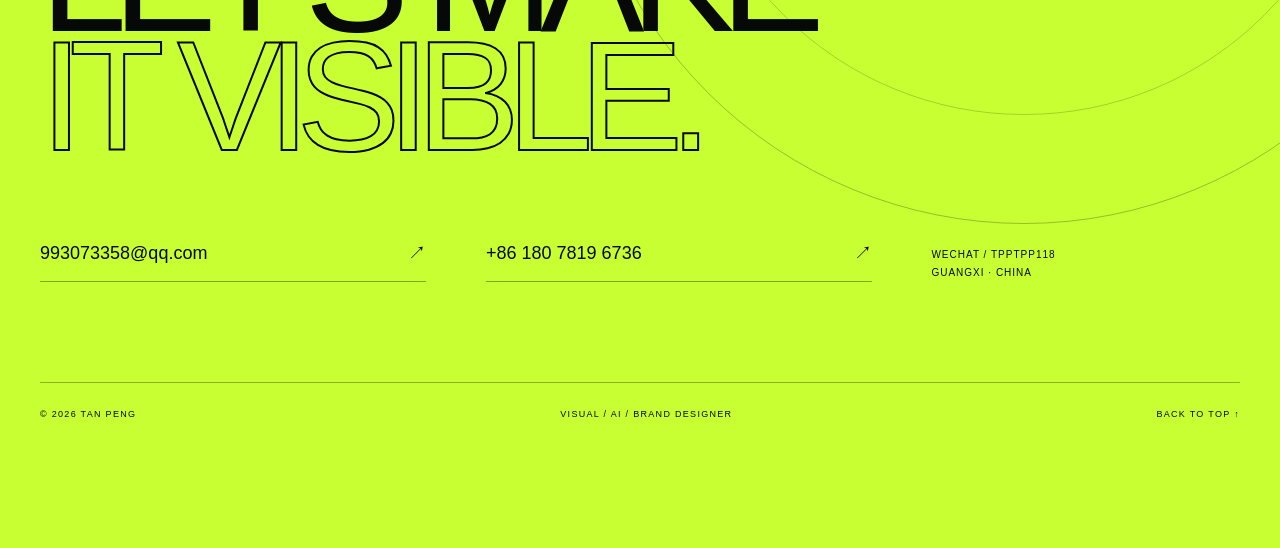
==== commit aa656b8e: "Add hover feedback to original and lite portfolios" ====
--- a/index.html
+++ b/index.html
@@ -5,8 +5,34 @@
     <meta name="viewport" content="width=device-width, initial-scale=1.0" />
     <meta name="description" content="视觉设计师、AI设计师、品牌设计师谭鹏的个人作品集。" />
     <title>谭鹏 | Visual · AI · Brand Designer</title>
+    <script>
+      (() => {
+        const fixImage = (image) => {
+          const source = image.getAttribute("src");
+          if (source === "/portrait.png" || (source && source.startsWith("/projects/"))) {
+            image.setAttribute("src", "./" + source.slice(1));
+          }
+        };
+        new MutationObserver((records) => {
+          for (const record of records) {
+            if (record.type === "attributes") fixImage(record.target);
+            for (const node of record.addedNodes) {
+              if (node.nodeType !== 1) continue;
+              if (node.tagName === "IMG") fixImage(node);
+              node.querySelectorAll?.("img").forEach(fixImage);
+            }
+          }
+        }).observe(document.documentElement, {
+          subtree: true,
+          childList: true,
+          attributes: true,
+          attributeFilter: ["src"],
+        });
+      })();
+    </script>
     <script type="module" crossorigin src="./assets/index-B_Tp76JS.js"></script>
     <link rel="stylesheet" crossorigin href="./assets/index-CTdsLw8N.css">
+    <link rel="stylesheet" href="./motion.css">
   </head>
   <body>
     <div id="root"></div>
--- a/motion.css
+++ b/motion.css
@@ -0,0 +1,105 @@
+/* Interaction layer for the original and lightweight editions. */
+@media (hover: hover) and (pointer: fine) {
+  .wordmark,
+  .contact-pill,
+  .round-arrow,
+  .tool-row span,
+  .stats > div,
+  .experience-row,
+  .portrait-wrap,
+  .project-card,
+  .strength-card,
+  .contact-info a {
+    will-change: transform;
+  }
+
+  .wordmark { transition: transform .35s cubic-bezier(.2,.75,.25,1), color .3s ease; }
+  .wordmark i { transition: transform .35s ease, color .3s ease; transform-origin: center; }
+  .wordmark:hover { color: var(--accent); transform: translateY(-2px); }
+  .wordmark:hover i { transform: rotate(45deg) scale(1.25); }
+
+  .nav-links a { transition: color .3s ease, transform .3s ease; }
+  .nav-links a:hover { color: #fff; transform: translateY(-2px); }
+  .contact-pill:hover { transform: translateY(-3px); box-shadow: 0 12px 34px rgba(201,255,56,.18); }
+  .contact-pill span { display: inline-block; transition: transform .3s ease; }
+  .contact-pill:hover span { transform: translate(3px,-3px); }
+  .round-arrow:hover { transform: translateY(-5px) rotate(-45deg) scale(1.05); box-shadow: 0 18px 45px rgba(201,255,56,.16); }
+
+  .portrait-wrap { transition: transform .65s cubic-bezier(.2,.75,.25,1), box-shadow .65s ease; }
+  .portrait-wrap img { transition: transform .9s cubic-bezier(.2,.75,.25,1), filter .6s ease; }
+  .portrait-tag { transition: transform .45s ease, background .35s ease, color .35s ease; }
+  .portrait-wrap:hover { transform: translateY(-9px); box-shadow: 0 35px 90px rgba(0,0,0,.34); }
+  .portrait-wrap:hover img { transform: scale(1.035); filter: saturate(.82) contrast(1.08); }
+  .portrait-wrap:hover .portrait-tag { transform: translate(5px,-5px); background: var(--accent); color: #080909; }
+
+  .tool-row span { transition: transform .3s ease, border-color .3s ease, color .3s ease, background .3s ease; }
+  .tool-row span:hover { transform: translateY(-4px); border-color: var(--accent); color: var(--accent); background: rgba(201,255,56,.07); }
+
+  .stats > div { position: relative; overflow: hidden; transition: transform .42s cubic-bezier(.2,.75,.25,1), background .35s ease, box-shadow .35s ease; }
+  .stats > div::after { content: ""; position: absolute; inset: auto 0 0; height: 2px; background: var(--accent); transform: scaleX(0); transform-origin: left; transition: transform .42s ease; }
+  .stats strong { transition: transform .42s cubic-bezier(.2,.75,.25,1), color .3s ease; }
+  .stats > div:hover { transform: translateY(-6px); background: rgba(201,255,56,.055); box-shadow: 0 20px 55px rgba(0,0,0,.18); }
+  .stats > div:hover::after { transform: scaleX(1); }
+  .stats > div:hover strong { transform: translateY(-5px); color: var(--accent); }
+
+  .experience-row { position: relative; transition: padding-left .42s cubic-bezier(.2,.75,.25,1), background .35s ease, border-color .35s ease; }
+  .experience-row time,
+  .experience-row strong,
+  .experience-row span { transition: color .3s ease, transform .35s ease; }
+  .experience-row:hover { padding-left: 18px; background: linear-gradient(90deg,rgba(201,255,56,.075),transparent 70%); border-color: rgba(201,255,56,.4); }
+  .experience-row:hover time { color: var(--accent); }
+  .experience-row:hover strong { color: #fff; transform: translateX(4px); }
+
+  .project-card { position: relative; transition: transform .65s cubic-bezier(.2,.75,.25,1), box-shadow .65s ease, filter .45s ease; }
+  .project-card::after { content: "VIEW PROJECT  ↗"; position: absolute; z-index: 3; right: 42px; top: 52%; padding: 12px 16px; color: #0a0b0b; background: var(--accent); font-size: 9px; letter-spacing: 1.4px; opacity: 0; transform: translateY(14px); transition: opacity .35s ease, transform .45s cubic-bezier(.2,.75,.25,1); pointer-events: none; }
+  .project-title h3,
+  .project-title span { transition: transform .45s cubic-bezier(.2,.75,.25,1), opacity .3s ease; }
+  .project-card:hover { transform: translateY(-10px); box-shadow: 0 35px 95px rgba(0,0,0,.23); filter: saturate(1.04); }
+  .project-card:hover::after { opacity: 1; transform: translateY(0); }
+  .project-card:hover .project-title h3 { transform: translateX(10px); }
+  .project-card:hover .project-title span { transform: translate(-5px,-3px); }
+
+  .strength-card { transition: transform .5s cubic-bezier(.2,.75,.25,1), background .4s ease, border-color .4s ease, box-shadow .45s ease; }
+  .strength-card h3,
+  .strength-card p,
+  .strength-card small { transition: transform .45s cubic-bezier(.2,.75,.25,1), color .35s ease; }
+  .strength-card:hover { transform: translateY(-7px); background: rgba(201,255,56,.045); border-color: rgba(201,255,56,.45); box-shadow: 0 28px 75px rgba(0,0,0,.2); }
+  .strength-card:hover h3 { color: var(--accent); transform: translateY(-5px); }
+  .strength-card:hover p,
+  .strength-card:hover small { transform: translateY(-3px); }
+
+  .contact-info a { transition: transform .35s ease, border-color .35s ease, background .35s ease, padding .35s ease; }
+  .contact-info a span { transition: transform .35s ease; }
+  .contact-info a:hover { transform: translateY(-5px); border-color: #070808; background: rgba(7,8,8,.07); padding-left: 10px; padding-right: 10px; }
+  .contact-info a:hover span { transform: translate(4px,-4px) rotate(5deg); }
+}
+
+:where(a,button,.project-trigger):focus-visible {
+  outline: 2px solid var(--accent);
+  outline-offset: 5px;
+}
+
+@media (prefers-reduced-motion: reduce) {
+  .wordmark,
+  .wordmark i,
+  .nav-links a,
+  .contact-pill,
+  .contact-pill span,
+  .round-arrow,
+  .portrait-wrap,
+  .portrait-wrap img,
+  .portrait-tag,
+  .tool-row span,
+  .stats > div,
+  .stats strong,
+  .experience-row,
+  .experience-row *,
+  .project-card,
+  .project-card::after,
+  .project-title h3,
+  .project-title span,
+  .strength-card,
+  .strength-card *,
+  .contact-info a,
+  .contact-info a span { transition: none !important; }
+}
